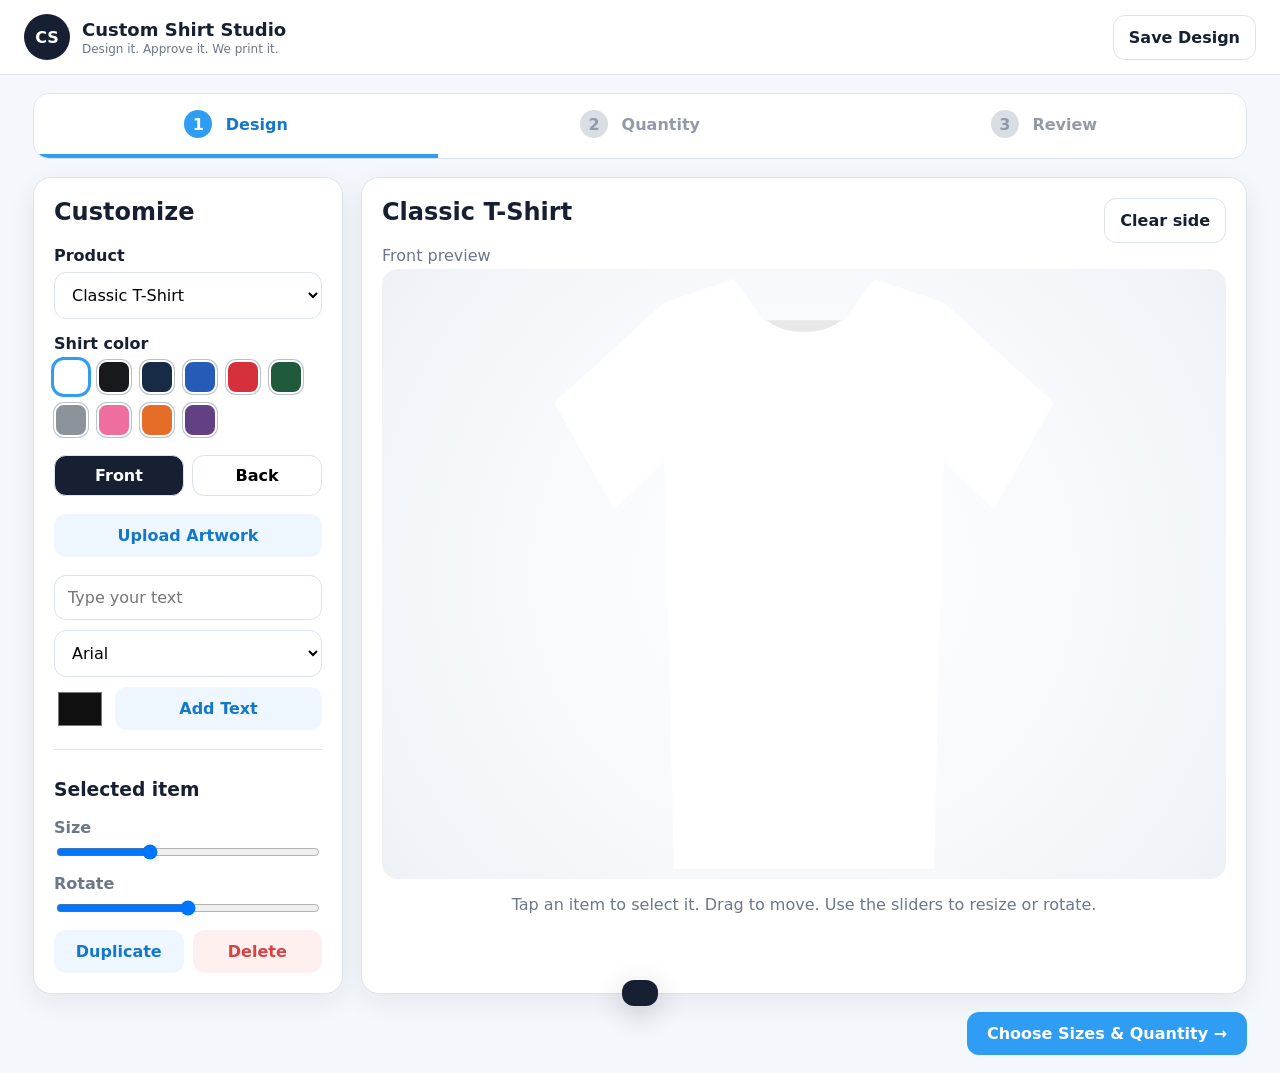
==== index.html @ 45dc7197 "Add files via upload" ====
<!DOCTYPE html>
<html lang="en">
<head>
  <meta charset="UTF-8" />
  <meta name="viewport" content="width=device-width, initial-scale=1.0" />
  <title>Custom Shirt Studio</title>
  <link rel="stylesheet" href="styles.css" />
</head>
<body>
  <header class="topbar">
    <div class="brand">
      <div class="logo">CS</div>
      <div>
        <h1>Custom Shirt Studio</h1>
        <p>Design it. Approve it. We print it.</p>
      </div>
    </div>
    <button class="ghost" id="saveBtn">Save Design</button>
  </header>

  <main class="app-shell">
    <section class="steps">
      <button class="step active" data-step="1"><span>1</span> Design</button>
      <button class="step" data-step="2"><span>2</span> Quantity</button>
      <button class="step" data-step="3"><span>3</span> Review</button>
    </section>

    <section id="step1" class="panel active-panel">
      <div class="designer-grid">
        <aside class="toolbar card">
          <h2>Customize</h2>

          <label class="control-label">Product</label>
          <select id="productSelect">
            <option value="Classic T-Shirt">Classic T-Shirt</option>
            <option value="Premium T-Shirt">Premium T-Shirt</option>
            <option value="Pullover Hoodie">Pullover Hoodie</option>
            <option value="Crewneck Sweatshirt">Crewneck Sweatshirt</option>
          </select>

          <label class="control-label">Shirt color</label>
          <div class="swatches" id="swatches"></div>

          <div class="side-toggle">
            <button class="side-btn active" data-side="front">Front</button>
            <button class="side-btn" data-side="back">Back</button>
          </div>

          <button class="tool-btn" id="uploadBtn">Upload Artwork</button>
          <input type="file" id="fileInput" accept="image/png,image/jpeg,image/webp" hidden />

          <div class="text-tools">
            <input id="textInput" type="text" placeholder="Type your text" />
            <select id="fontSelect">
              <option value="Arial">Arial</option>
              <option value="Impact">Impact</option>
              <option value="Georgia">Georgia</option>
              <option value="Trebuchet MS">Trebuchet</option>
              <option value="Courier New">Courier</option>
            </select>
            <div class="row">
              <input id="textColor" type="color" value="#111111" />
              <button class="tool-btn compact" id="addTextBtn">Add Text</button>
            </div>
          </div>

          <div class="selected-tools">
            <h3>Selected item</h3>
            <label>Size <input id="sizeRange" type="range" min="30" max="260" value="110" /></label>
            <label>Rotate <input id="rotateRange" type="range" min="-180" max="180" value="0" /></label>
            <div class="row">
              <button class="tool-btn compact" id="duplicateBtn">Duplicate</button>
              <button class="danger compact" id="deleteBtn">Delete</button>
            </div>
          </div>
        </aside>

        <section class="preview card">
          <div class="preview-head">
            <div>
              <h2 id="productTitle">Classic T-Shirt</h2>
              <p id="sideTitle">Front preview</p>
            </div>
            <button class="ghost" id="clearBtn">Clear side</button>
          </div>

          <div class="shirt-stage" id="shirtStage">
            <div class="shirt" id="shirt">
              <div class="sleeve left"></div>
              <div class="sleeve right"></div>
              <div class="collar"></div>
              <canvas id="designCanvas" width="700" height="840"></canvas>
            </div>
          </div>

          <p class="hint">Tap an item to select it. Drag to move. Use the sliders to resize or rotate.</p>
        </section>
      </div>

      <div class="bottom-actions">
        <button class="primary" id="toQuantityBtn">Choose Sizes & Quantity →</button>
      </div>
    </section>

    <section id="step2" class="panel">
      <div class="card quantity-card">
        <h2>How many do you need?</h2>
        <p>Enter a quantity for each size. Pricing updates automatically.</p>

        <div class="size-grid" id="sizeGrid"></div>

        <div class="price-box">
          <div><span>Total shirts</span><strong id="totalQty">0</strong></div>
          <div><span>Price per shirt</span><strong id="unitPrice">$0.00</strong></div>
          <div class="grand"><span>Estimated total</span><strong id="totalPrice">$0.00</strong></div>
        </div>

        <div class="bottom-actions split">
          <button class="ghost" data-go="1">← Back to Design</button>
          <button class="primary" id="toReviewBtn">Review Order →</button>
        </div>
      </div>
    </section>

    <section id="step3" class="panel">
      <div class="review-grid">
        <section class="card">
          <h2>Review your design</h2>
          <div class="review-previews">
            <div>
              <h3>Front</h3>
              <img id="frontPreview" alt="Front design preview" />
            </div>
            <div>
              <h3>Back</h3>
              <img id="backPreview" alt="Back design preview" />
            </div>
          </div>
        </section>

        <aside class="card order-summary">
          <h2>Order Summary</h2>
          <div class="summary-row"><span>Product</span><strong id="summaryProduct"></strong></div>
          <div class="summary-row"><span>Color</span><strong id="summaryColor"></strong></div>
          <div class="summary-row"><span>Quantity</span><strong id="summaryQty"></strong></div>
          <div class="summary-row"><span>Sizes</span><strong id="summarySizes"></strong></div>
          <div class="summary-row total"><span>Total</span><strong id="summaryTotal"></strong></div>

          <label class="approval">
            <input type="checkbox" id="approvalCheck" />
            I approve the artwork, spelling, placement, shirt color, and sizes shown.
          </label>

          <div class="customer-form">
            <input id="customerName" placeholder="Full name" />
            <input id="customerEmail" type="email" placeholder="Email address" />
            <select id="deliveryMethod">
              <option value="Pickup">Store pickup</option>
              <option value="Shipping">Shipping</option>
              <option value="Local Delivery">Local delivery</option>
            </select>
          </div>

          <button class="pay" id="payBtn">Pay Securely</button>
          <p class="micro">Demo checkout: no real payment is collected in this version.</p>

          <button class="ghost full" data-go="2">← Edit Quantity</button>
        </aside>
      </div>
    </section>
  </main>

  <div class="toast" id="toast"></div>

  <script src="app.js"></script>
</body>
</html>
---- styles.css ----
:root {
  --primary: #2f9df4;
  --primary-dark: #1477ca;
  --ink: #172033;
  --muted: #6d778a;
  --line: #dce3ec;
  --bg: #f4f7fb;
  --card: #ffffff;
  --danger: #d94242;
  --radius: 18px;
}

* { box-sizing: border-box; }

body {
  margin: 0;
  font-family: Inter, ui-sans-serif, system-ui, -apple-system, BlinkMacSystemFont, "Segoe UI", sans-serif;
  background: var(--bg);
  color: var(--ink);
}

button, input, select { font: inherit; }

.topbar {
  position: sticky;
  top: 0;
  z-index: 20;
  display: flex;
  align-items: center;
  justify-content: space-between;
  gap: 16px;
  padding: 14px 24px;
  background: rgba(255,255,255,.96);
  border-bottom: 1px solid var(--line);
  backdrop-filter: blur(12px);
}

.brand { display: flex; gap: 12px; align-items: center; }
.logo {
  width: 46px; height: 46px; border-radius: 50%;
  display: grid; place-items: center;
  color: white; background: var(--ink); font-weight: 900;
}
.brand h1 { margin: 0; font-size: 18px; }
.brand p { margin: 2px 0 0; color: var(--muted); font-size: 12px; }

.app-shell { max-width: 1250px; margin: 0 auto; padding: 18px; }

.steps {
  display: grid; grid-template-columns: repeat(3, 1fr);
  background: white; border: 1px solid var(--line);
  border-radius: 16px; overflow: hidden; margin-bottom: 18px;
}
.step {
  border: 0; background: white; padding: 16px;
  font-weight: 800; color: #929aaa; cursor: pointer;
  border-bottom: 4px solid transparent;
}
.step span {
  display: inline-grid; place-items: center;
  width: 28px; height: 28px; border-radius: 50%;
  background: #d9dde4; margin-right: 8px;
}
.step.active { color: var(--primary-dark); border-color: var(--primary); }
.step.active span { background: var(--primary); color: white; }

.panel { display: none; }
.active-panel { display: block; }

.card {
  background: var(--card);
  border: 1px solid var(--line);
  border-radius: var(--radius);
  box-shadow: 0 8px 28px rgba(25,42,70,.07);
}

.designer-grid {
  display: grid;
  grid-template-columns: 310px 1fr;
  gap: 18px;
}

.toolbar { padding: 20px; }
.toolbar h2, .preview h2, .quantity-card h2, .review-grid h2 { margin-top: 0; }
.control-label { display: block; font-weight: 800; margin: 15px 0 7px; }
select, input[type="text"], input[type="email"] {
  width: 100%; padding: 12px 13px; border: 1px solid var(--line);
  border-radius: 12px; background: white;
}
.swatches { display: flex; flex-wrap: wrap; gap: 9px; }
.swatch {
  width: 34px; height: 34px; border-radius: 10px; border: 2px solid white;
  box-shadow: 0 0 0 1px #b9c1cc; cursor: pointer;
}
.swatch.active { box-shadow: 0 0 0 3px var(--primary); }

.side-toggle { display: grid; grid-template-columns: 1fr 1fr; gap: 8px; margin: 18px 0; }
.side-btn {
  border: 1px solid var(--line); background: white; padding: 10px; border-radius: 12px; font-weight: 800;
}
.side-btn.active { background: var(--ink); color: white; }

.tool-btn, .ghost, .danger, .primary, .pay {
  border: 0; border-radius: 12px; padding: 12px 15px; cursor: pointer; font-weight: 850;
}
.tool-btn { width: 100%; background: #eef6ff; color: var(--primary-dark); margin-bottom: 10px; }
.tool-btn.compact, .danger.compact { width: auto; margin: 0; flex: 1; }
.ghost { background: white; border: 1px solid var(--line); color: var(--ink); }
.danger { background: #fff0f0; color: var(--danger); }
.primary, .pay { background: var(--primary); color: white; }
.primary:hover, .pay:hover { background: var(--primary-dark); }

.text-tools { display: grid; gap: 10px; margin-top: 8px; }
.row { display: flex; gap: 9px; align-items: center; }
.row input[type="color"] { width: 52px; height: 44px; border: 0; background: transparent; }
.selected-tools { border-top: 1px solid var(--line); margin-top: 18px; padding-top: 10px; }
.selected-tools label { display: grid; gap: 5px; margin: 12px 0; font-weight: 700; color: var(--muted); }

.preview { padding: 20px; min-height: 740px; }
.preview-head { display: flex; justify-content: space-between; align-items: start; gap: 12px; }
.preview-head p { margin: 4px 0; color: var(--muted); }
.shirt-stage {
  min-height: 610px; display: grid; place-items: center;
  overflow: hidden;
  background: radial-gradient(circle at center, #fff 0, #f6f8fb 62%, #eef2f7 100%);
  border-radius: 16px;
}
.shirt {
  position: relative;
  width: 500px; height: 590px;
  background: var(--shirt-color, #ffffff);
  clip-path: polygon(22% 4%, 36% 0%, 42% 7%, 58% 7%, 64% 0%, 78% 4%, 100% 21%, 88% 39%, 78% 31%, 76% 100%, 24% 100%, 22% 31%, 12% 39%, 0 21%);
  filter: drop-shadow(0 10px 18px rgba(0,0,0,.12));
}
.collar {
  position: absolute; left: 41%; top: 0; width: 18%; height: 9%;
  background: rgba(0,0,0,.09); border-radius: 0 0 50% 50%;
}
#designCanvas {
  position: absolute;
  left: 20%;
  top: 15%;
  width: 60%;
  height: 72%;
  touch-action: none;
}
.hint { text-align: center; color: var(--muted); margin-bottom: 0; }

.bottom-actions { display: flex; justify-content: flex-end; padding: 18px 0 0; }
.bottom-actions .primary { min-width: 280px; }
.bottom-actions.split { justify-content: space-between; gap: 12px; }

.quantity-card { max-width: 850px; margin: 0 auto; padding: 26px; }
.quantity-card > p { color: var(--muted); }
.size-grid { display: grid; grid-template-columns: repeat(4, 1fr); gap: 14px; margin: 24px 0; }
.size-box { display: grid; gap: 7px; font-weight: 800; }
.size-box input {
  width: 100%; padding: 13px; border: 1px solid var(--line); border-radius: 12px; text-align: center;
}
.price-box {
  background: #f3f8fe; border-radius: 16px; padding: 18px;
  display: grid; gap: 13px;
}
.price-box > div { display: flex; justify-content: space-between; }
.price-box .grand { border-top: 1px solid var(--line); padding-top: 13px; font-size: 21px; }

.review-grid { display: grid; grid-template-columns: 1fr 390px; gap: 18px; }
.review-grid > * { padding: 24px; }
.review-previews { display: grid; grid-template-columns: 1fr 1fr; gap: 20px; }
.review-previews img {
  width: 100%; min-height: 280px; object-fit: contain; border: 1px solid var(--line);
  border-radius: 14px; background: #f8fafc;
}
.summary-row { display: flex; justify-content: space-between; gap: 18px; padding: 12px 0; border-bottom: 1px solid var(--line); }
.summary-row strong { text-align: right; }
.summary-row.total { font-size: 21px; }
.approval { display: flex; gap: 9px; align-items: flex-start; margin: 18px 0; font-size: 14px; }
.approval input { margin-top: 3px; }
.customer-form { display: grid; gap: 10px; }
.pay { width: 100%; margin-top: 14px; font-size: 18px; }
.micro { font-size: 12px; color: var(--muted); text-align: center; }
.full { width: 100%; }

.toast {
  position: fixed; left: 50%; bottom: 24px; transform: translateX(-50%) translateY(130px);
  background: var(--ink); color: white; padding: 13px 18px; border-radius: 12px;
  transition: .25s; z-index: 50; box-shadow: 0 8px 30px rgba(0,0,0,.2);
}
.toast.show { transform: translateX(-50%) translateY(0); }

@media (max-width: 850px) {
  .designer-grid, .review-grid { grid-template-columns: 1fr; }
  .toolbar { order: 2; }
  .preview { min-height: auto; }
  .shirt-stage { min-height: 460px; }
  .shirt { width: 365px; height: 430px; }
  .review-previews { grid-template-columns: 1fr 1fr; }
}

@media (max-width: 560px) {
  .topbar { padding: 10px 12px; }
  .brand p { display: none; }
  .app-shell { padding: 10px; }
  .steps .step { padding: 11px 4px; font-size: 12px; }
  .step span { width: 23px; height: 23px; margin-right: 3px; }
  .preview, .toolbar, .quantity-card, .review-grid > * { padding: 15px; }
  .shirt-stage { min-height: 390px; }
  .shirt { width: 330px; height: 390px; }
  .size-grid { grid-template-columns: repeat(2, 1fr); }
  .review-previews { grid-template-columns: 1fr; }
  .bottom-actions, .bottom-actions.split { flex-direction: column; }
  .bottom-actions .primary { min-width: 0; width: 100%; }
}
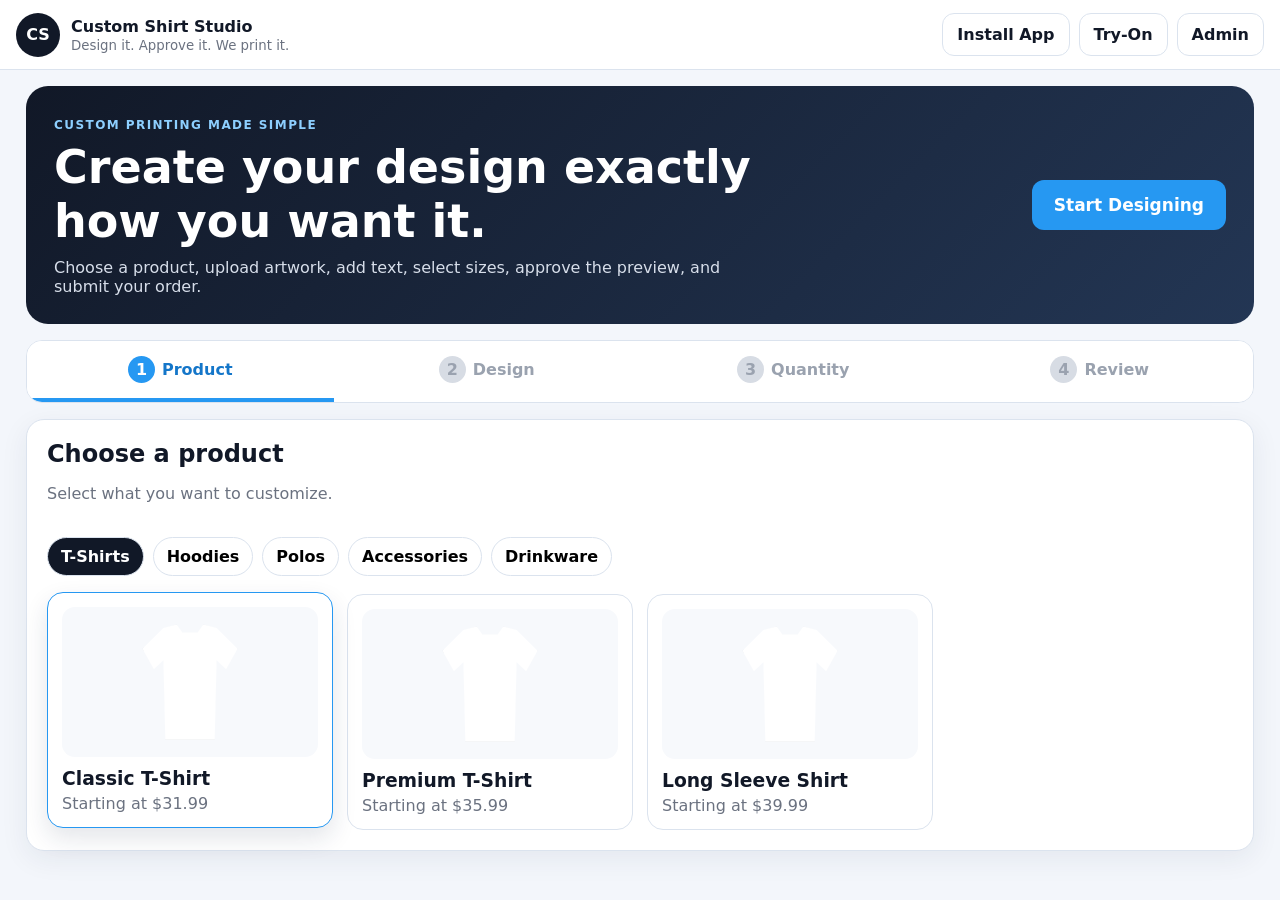
==== commit 4a65b11d: "Add files via upload" ====
--- a/index.html
+++ b/index.html
@@ -1,56 +1,78 @@
-<!DOCTYPE html>
+<!doctype html>
 <html lang="en">
 <head>
-  <meta charset="UTF-8" />
-  <meta name="viewport" content="width=device-width, initial-scale=1.0" />
+  <meta charset="utf-8">
+  <meta name="viewport" content="width=device-width,initial-scale=1,viewport-fit=cover">
+  <meta name="theme-color" content="#111827">
+  <meta name="description" content="Design and order custom apparel from your phone or computer.">
+  <link rel="manifest" href="manifest.json">
+  <link rel="icon" href="icons/icon-192.svg">
+  <link rel="apple-touch-icon" href="icons/icon-192.svg">
+  <link rel="stylesheet" href="styles.css">
   <title>Custom Shirt Studio</title>
-  <link rel="stylesheet" href="styles.css" />
 </head>
 <body>
-  <header class="topbar">
-    <div class="brand">
-      <div class="logo">CS</div>
-      <div>
-        <h1>Custom Shirt Studio</h1>
-        <p>Design it. Approve it. We print it.</p>
-      </div>
+<header class="topbar">
+  <div class="brand">
+    <div class="logo">CS</div>
+    <div><strong id="brandName">Custom Shirt Studio</strong><small>Design it. Approve it. We print it.</small></div>
+  </div>
+  <div class="top-actions">
+    <button id="installBtn" class="btn ghost" hidden>Install App</button>
+    <a class="btn ghost" href="tryon.html">Try-On</a><a class="btn ghost" href="admin.html">Admin</a>
+  </div>
+</header>
+
+<main class="shell">
+  <section class="hero">
+    <div>
+      <span class="eyebrow">CUSTOM PRINTING MADE SIMPLE</span>
+      <h1>Create your design exactly how you want it.</h1>
+      <p>Choose a product, upload artwork, add text, select sizes, approve the preview, and submit your order.</p>
     </div>
-    <button class="ghost" id="saveBtn">Save Design</button>
-  </header>
+    <button id="startDesignBtn" class="btn primary large">Start Designing</button>
+  </section>
 
-  <main class="app-shell">
-    <section class="steps">
-      <button class="step active" data-step="1"><span>1</span> Design</button>
-      <button class="step" data-step="2"><span>2</span> Quantity</button>
-      <button class="step" data-step="3"><span>3</span> Review</button>
-    </section>
+  <nav class="steps" aria-label="Order steps">
+    <button class="step active" data-step="1"><span>1</span>Product</button>
+    <button class="step" data-step="2"><span>2</span>Design</button>
+    <button class="step" data-step="3"><span>3</span>Quantity</button>
+    <button class="step" data-step="4"><span>4</span>Review</button>
+  </nav>
 
-    <section id="step1" class="panel active-panel">
-      <div class="designer-grid">
-        <aside class="toolbar card">
-          <h2>Customize</h2>
+  <section id="panel1" class="panel active">
+    <div class="card section-card">
+      <div class="section-head"><div><h2>Choose a product</h2><p>Select what you want to customize.</p></div></div>
+      <div id="categoryTabs" class="category-tabs"></div>
+      <div id="productGrid" class="product-grid"></div>
+    </div>
+  </section>
 
-          <label class="control-label">Product</label>
-          <select id="productSelect">
-            <option value="Classic T-Shirt">Classic T-Shirt</option>
-            <option value="Premium T-Shirt">Premium T-Shirt</option>
-            <option value="Pullover Hoodie">Pullover Hoodie</option>
-            <option value="Crewneck Sweatshirt">Crewneck Sweatshirt</option>
-          </select>
+  <section id="panel2" class="panel">
+    <div class="designer-layout">
+      <aside class="card controls">
+        <h2>Customize</h2>
+        <div class="selected-product">
+          <div id="selectedProductThumb" class="mini-product"></div>
+          <div><strong id="selectedProductName">Classic T-Shirt</strong><small id="selectedProductPrice">Starting at $31.99</small></div>
+        </div>
 
-          <label class="control-label">Shirt color</label>
-          <div class="swatches" id="swatches"></div>
+        <label>Garment color
+          <div id="swatches" class="swatches"></div>
+        </label>
 
-          <div class="side-toggle">
-            <button class="side-btn active" data-side="front">Front</button>
-            <button class="side-btn" data-side="back">Back</button>
-          </div>
+        <div class="segment three">
+          <button class="side active" data-side="front">Front</button>
+          <button class="side" data-side="back">Back</button>
+          <button class="side" data-side="leftChest">Left Chest</button>
+        </div>
 
-          <button class="tool-btn" id="uploadBtn">Upload Artwork</button>
-          <input type="file" id="fileInput" accept="image/png,image/jpeg,image/webp" hidden />
+        <button id="uploadBtn" class="btn primary full">Upload Artwork</button>
+        <input id="fileInput" type="file" accept="image/png,image/jpeg,image/webp,image/svg+xml" hidden>
 
-          <div class="text-tools">
-            <input id="textInput" type="text" placeholder="Type your text" />
+        <div class="stack">
+          <input id="textInput" placeholder="Type your text">
+          <div class="two">
             <select id="fontSelect">
               <option value="Arial">Arial</option>
               <option value="Impact">Impact</option>
@@ -58,120 +80,113 @@
               <option value="Trebuchet MS">Trebuchet</option>
               <option value="Courier New">Courier</option>
             </select>
-            <div class="row">
-              <input id="textColor" type="color" value="#111111" />
-              <button class="tool-btn compact" id="addTextBtn">Add Text</button>
-            </div>
+            <input id="textColor" type="color" value="#111111" aria-label="Text color">
           </div>
-
-          <div class="selected-tools">
-            <h3>Selected item</h3>
-            <label>Size <input id="sizeRange" type="range" min="30" max="260" value="110" /></label>
-            <label>Rotate <input id="rotateRange" type="range" min="-180" max="180" value="0" /></label>
-            <div class="row">
-              <button class="tool-btn compact" id="duplicateBtn">Duplicate</button>
-              <button class="danger compact" id="deleteBtn">Delete</button>
-            </div>
-          </div>
-        </aside>
-
-        <section class="preview card">
-          <div class="preview-head">
-            <div>
-              <h2 id="productTitle">Classic T-Shirt</h2>
-              <p id="sideTitle">Front preview</p>
-            </div>
-            <button class="ghost" id="clearBtn">Clear side</button>
-          </div>
-
-          <div class="shirt-stage" id="shirtStage">
-            <div class="shirt" id="shirt">
-              <div class="sleeve left"></div>
-              <div class="sleeve right"></div>
-              <div class="collar"></div>
-              <canvas id="designCanvas" width="700" height="840"></canvas>
-            </div>
-          </div>
-
-          <p class="hint">Tap an item to select it. Drag to move. Use the sliders to resize or rotate.</p>
-        </section>
-      </div>
-
-      <div class="bottom-actions">
-        <button class="primary" id="toQuantityBtn">Choose Sizes & Quantity →</button>
-      </div>
-    </section>
-
-    <section id="step2" class="panel">
-      <div class="card quantity-card">
-        <h2>How many do you need?</h2>
-        <p>Enter a quantity for each size. Pricing updates automatically.</p>
-
-        <div class="size-grid" id="sizeGrid"></div>
-
-        <div class="price-box">
-          <div><span>Total shirts</span><strong id="totalQty">0</strong></div>
-          <div><span>Price per shirt</span><strong id="unitPrice">$0.00</strong></div>
-          <div class="grand"><span>Estimated total</span><strong id="totalPrice">$0.00</strong></div>
+          <button id="addTextBtn" class="btn soft full">Add Text</button>
         </div>
 
-        <div class="bottom-actions split">
-          <button class="ghost" data-go="1">← Back to Design</button>
-          <button class="primary" id="toReviewBtn">Review Order →</button>
+        <div class="selected-box">
+          <h3>Selected item</h3>
+          <label>Size<input id="sizeRange" type="range" min="30" max="300" value="110"></label>
+          <label>Rotate<input id="rotateRange" type="range" min="-180" max="180" value="0"></label>
+          <label>Opacity<input id="opacityRange" type="range" min="20" max="100" value="100"></label>
+          <div class="two">
+            <button id="duplicateBtn" class="btn soft">Duplicate</button>
+            <button id="deleteBtn" class="btn danger">Delete</button>
+          </div>
+          <div class="two">
+            <button id="undoBtn" class="btn ghost">Undo</button>
+            <button id="redoBtn" class="btn ghost">Redo</button>
+          </div>
         </div>
+      </aside>
+
+      <section class="card designer">
+        <div class="designer-head">
+          <div><h2 id="designerProductTitle">Classic T-Shirt</h2><p id="sideTitle">Front preview</p></div>
+          <button id="clearBtn" class="btn ghost">Clear side</button>
+        </div>
+        <div class="shirt-area">
+          <div id="garmentMockup" class="garment tee">
+            <div class="garment-neck"></div>
+            <div class="print-zone"><canvas id="designCanvas" width="700" height="840"></canvas></div>
+          </div>
+        </div>
+        <p class="helper">Tap or click an item to select it. Drag it to move. Use the sliders to resize or rotate.</p>
+      </section>
+    </div>
+    <div class="footer-actions">
+      <button class="btn ghost" data-go="1">Back</button>
+      <button id="saveBtn" class="btn ghost">Save Design</button>
+      <button class="btn primary" data-go="3">Choose Sizes</button>
+    </div>
+  </section>
+
+  <section id="panel3" class="panel">
+    <div class="card quantity">
+      <h2>Choose sizes and quantities</h2>
+      <p>Pricing updates automatically based on the total number of items.</p>
+      <div class="audience-tabs">
+        <button class="audience active" data-audience="Adult">Adult</button>
+        <button class="audience" data-audience="Youth">Youth</button>
       </div>
-    </section>
+      <div id="sizeGrid" class="size-grid"></div>
+      <div class="price-card">
+        <div><span>Total items</span><strong id="totalQty">0</strong></div>
+        <div><span>Price per item</span><strong id="unitPrice">$0.00</strong></div>
+        <div><span>Print areas</span><strong id="printAreaCount">0</strong></div>
+        <div class="price-total"><span>Estimated total</span><strong id="totalPrice">$0.00</strong></div>
+      </div>
+      <div class="footer-actions">
+        <button class="btn ghost" data-go="2">Back to Design</button>
+        <button id="toReviewBtn" class="btn primary">Review Order</button>
+      </div>
+    </div>
+  </section>
 
-    <section id="step3" class="panel">
-      <div class="review-grid">
-        <section class="card">
-          <h2>Review your design</h2>
-          <div class="review-previews">
-            <div>
-              <h3>Front</h3>
-              <img id="frontPreview" alt="Front design preview" />
-            </div>
-            <div>
-              <h3>Back</h3>
-              <img id="backPreview" alt="Back design preview" />
-            </div>
-          </div>
-        </section>
+  <section id="panel4" class="panel">
+    <div class="review-layout">
+      <section class="card review-card">
+        <h2>Review your design</h2>
+        <div class="preview-grid">
+          <div><h3>Front</h3><img id="frontPreview" alt="Front preview"></div>
+          <div><h3>Back</h3><img id="backPreview" alt="Back preview"></div>
+          <div><h3>Left Chest</h3><img id="leftChestPreview" alt="Left chest preview"></div>
+        </div>
+      </section>
 
-        <aside class="card order-summary">
-          <h2>Order Summary</h2>
-          <div class="summary-row"><span>Product</span><strong id="summaryProduct"></strong></div>
-          <div class="summary-row"><span>Color</span><strong id="summaryColor"></strong></div>
-          <div class="summary-row"><span>Quantity</span><strong id="summaryQty"></strong></div>
-          <div class="summary-row"><span>Sizes</span><strong id="summarySizes"></strong></div>
-          <div class="summary-row total"><span>Total</span><strong id="summaryTotal"></strong></div>
+      <aside class="card summary">
+        <h2>Order Summary</h2>
+        <div class="summary-line"><span>Product</span><strong id="summaryProduct"></strong></div>
+        <div class="summary-line"><span>Color</span><strong id="summaryColor"></strong></div>
+        <div class="summary-line"><span>Quantity</span><strong id="summaryQty"></strong></div>
+        <div class="summary-line"><span>Sizes</span><strong id="summarySizes"></strong></div>
+        <div class="summary-line"><span>Fulfillment</span><strong id="summaryFulfillment"></strong></div>
+        <div class="summary-line total"><span>Total</span><strong id="summaryTotal"></strong></div>
 
-          <label class="approval">
-            <input type="checkbox" id="approvalCheck" />
-            I approve the artwork, spelling, placement, shirt color, and sizes shown.
-          </label>
+        <label class="approval"><input id="approvalCheck" type="checkbox"><span>I approve the artwork, spelling, placement, garment color, and size quantities shown.</span></label>
 
-          <div class="customer-form">
-            <input id="customerName" placeholder="Full name" />
-            <input id="customerEmail" type="email" placeholder="Email address" />
-            <select id="deliveryMethod">
-              <option value="Pickup">Store pickup</option>
-              <option value="Shipping">Shipping</option>
-              <option value="Local Delivery">Local delivery</option>
-            </select>
-          </div>
+        <div class="stack">
+          <input id="customerName" placeholder="Full name">
+          <input id="customerEmail" type="email" placeholder="Email address">
+          <input id="customerPhone" type="tel" placeholder="Phone number">
+          <select id="deliveryMethod">
+            <option value="Store pickup">Store pickup</option>
+            <option value="Shipping">Shipping</option>
+            <option value="Local delivery">Local delivery</option>
+          </select>
+          <textarea id="orderNotes" placeholder="Order notes"></textarea>
+        </div>
 
-          <button class="pay" id="payBtn">Pay Securely</button>
-          <p class="micro">Demo checkout: no real payment is collected in this version.</p>
+        <button id="placeOrderBtn" class="btn pay full">Place Demo Order</button>
+        <p class="demo-note">This package stores orders in the browser. Stripe and cloud storage require your business account keys.</p>
+        <button class="btn ghost full" data-go="3">Edit Quantity</button>
+      </aside>
+    </div>
+  </section>
+</main>
 
-          <button class="ghost full" data-go="2">← Edit Quantity</button>
-        </aside>
-      </div>
-    </section>
-  </main>
-
-  <div class="toast" id="toast"></div>
-
-  <script src="app.js"></script>
+<div id="toast" class="toast"></div>
+<script src="config.js"></script><script src="app.js"></script>
 </body>
 </html>
--- a/styles.css
+++ b/styles.css
@@ -1,214 +1,31 @@
 
-:root {
-  --primary: #2f9df4;
-  --primary-dark: #1477ca;
-  --ink: #172033;
-  --muted: #6d778a;
-  --line: #dce3ec;
-  --bg: #f4f7fb;
-  --card: #ffffff;
-  --danger: #d94242;
-  --radius: 18px;
-}
+:root{--ink:#111827;--muted:#6b7280;--line:#dbe3ee;--bg:#f3f6fb;--card:#fff;--blue:#2698f2;--blue2:#1476c9;--danger:#d93a3a;--shirt:#fff}
+*{box-sizing:border-box}body{margin:0;font-family:Inter,system-ui,-apple-system,BlinkMacSystemFont,"Segoe UI",sans-serif;color:var(--ink);background:var(--bg)}button,input,select,textarea{font:inherit}button{cursor:pointer}
+.topbar{position:sticky;top:0;z-index:30;min-height:70px;display:flex;align-items:center;justify-content:space-between;gap:16px;padding:12px max(16px,env(safe-area-inset-right)) 12px max(16px,env(safe-area-inset-left));background:rgba(255,255,255,.96);border-bottom:1px solid var(--line);backdrop-filter:blur(14px)}
+.brand{display:flex;align-items:center;gap:11px}.logo{width:44px;height:44px;border-radius:50%;display:grid;place-items:center;background:var(--ink);color:#fff;font-weight:900}.brand strong{display:block}.brand small{display:block;color:var(--muted);margin-top:2px}.top-actions{display:flex;gap:9px;align-items:center}
+.btn{border:0;border-radius:12px;padding:11px 14px;font-weight:800;text-decoration:none;display:inline-flex;align-items:center;justify-content:center}.ghost{background:#fff;border:1px solid var(--line);color:var(--ink)}.primary{background:var(--blue);color:#fff}.primary:hover,.pay:hover{background:var(--blue2)}.soft{background:#eaf5ff;color:#176fb7}.danger{background:#fff0f0;color:var(--danger)}.pay{background:var(--ink);color:#fff}.large{padding:15px 22px;font-size:17px}.full{width:100%}
+.shell{max-width:1260px;margin:0 auto;padding:16px}.hero{display:flex;align-items:center;justify-content:space-between;gap:24px;background:linear-gradient(135deg,#111827,#233654);color:#fff;border-radius:22px;padding:28px;margin-bottom:16px}.hero h1{margin:7px 0 10px;font-size:clamp(28px,5vw,46px);max-width:750px}.hero p{margin:0;color:#d7deea;max-width:700px}.eyebrow{font-size:12px;letter-spacing:.12em;color:#8dcfff;font-weight:900}
+.steps{display:grid;grid-template-columns:repeat(4,1fr);background:#fff;border:1px solid var(--line);border-radius:16px;overflow:hidden;margin-bottom:16px}.step{border:0;background:#fff;padding:15px 8px;color:#9aa2af;font-weight:900;border-bottom:4px solid transparent}.step span{display:inline-grid;place-items:center;width:27px;height:27px;border-radius:50%;background:#d7dce4;margin-right:7px}.step.active{color:var(--blue2);border-color:var(--blue)}.step.active span{background:var(--blue);color:#fff}
+.panel{display:none}.panel.active{display:block}.card{background:var(--card);border:1px solid var(--line);border-radius:18px;box-shadow:0 8px 28px rgba(24,40,70,.07)}.section-card,.controls,.designer,.quantity,.review-card,.summary{padding:20px}.section-head{display:flex;justify-content:space-between;gap:16px;align-items:center}.section-head h2,.controls h2,.designer h2,.quantity h2,.summary h2{margin:0}.section-head p,.quantity>p{color:var(--muted)}
+.category-tabs{display:flex;flex-wrap:wrap;gap:9px;margin:18px 0}.category{border:1px solid var(--line);background:#fff;padding:9px 13px;border-radius:999px;font-weight:800}.category.active{background:var(--ink);color:#fff}
+.product-grid{display:grid;grid-template-columns:repeat(4,1fr);gap:14px}.product-card{border:1px solid var(--line);border-radius:16px;padding:14px;background:#fff;cursor:pointer;transition:.18s}.product-card:hover,.product-card.selected{transform:translateY(-2px);box-shadow:0 10px 24px rgba(24,40,70,.12);border-color:var(--blue)}.product-visual{height:150px;display:grid;place-items:center;background:#f7f9fc;border-radius:13px;margin-bottom:11px}.product-shape{width:95px;height:115px;background:var(--pcolor,#fff);clip-path:polygon(22% 3%,36% 0,42% 7%,58% 7%,64% 0,78% 3%,100% 21%,88% 39%,78% 31%,76% 100%,24% 100%,22% 31%,12% 39%,0 21%);box-shadow:0 8px 18px rgba(0,0,0,.12)}.product-card h3{margin:0 0 5px}.product-card p{margin:0;color:var(--muted)}
+.designer-layout{display:grid;grid-template-columns:310px 1fr;gap:16px}.selected-product{display:flex;align-items:center;gap:10px;background:#f7f9fc;padding:10px;border-radius:13px;margin:14px 0}.mini-product{width:45px;height:55px;background:var(--shirt);clip-path:polygon(22% 3%,36% 0,42% 7%,58% 7%,64% 0,78% 3%,100% 21%,88% 39%,78% 31%,76% 100%,24% 100%,22% 31%,12% 39%,0 21%)}.selected-product small{display:block;color:var(--muted)}
+.controls label{display:grid;gap:7px;font-weight:800;margin-bottom:14px}select,input,textarea{width:100%;border:1px solid var(--line);border-radius:12px;padding:12px;background:#fff}textarea{min-height:86px;resize:vertical}.stack{display:grid;gap:10px}.two{display:grid;grid-template-columns:1fr 1fr;gap:10px}#textColor{height:45px}.swatches{display:flex;flex-wrap:wrap;gap:9px}.swatch{width:35px;height:35px;border-radius:10px;border:2px solid #fff;box-shadow:0 0 0 1px #b7c0cc}.swatch.active{box-shadow:0 0 0 3px var(--blue)}
+.segment{display:grid;grid-template-columns:repeat(3,1fr);gap:7px;margin:17px 0}.side,.audience{padding:10px;border-radius:12px;border:1px solid var(--line);background:#fff;font-weight:900}.side.active,.audience.active{background:var(--ink);color:#fff}.selected-box{border-top:1px solid var(--line);margin-top:18px;padding-top:12px}.selected-box h3{margin:0 0 10px}.selected-box label{color:var(--muted)}
+.designer{min-height:720px}.designer-head{display:flex;align-items:flex-start;justify-content:space-between;gap:12px}.designer-head p{margin:4px 0;color:var(--muted)}.shirt-area{min-height:610px;display:grid;place-items:center;border-radius:16px;overflow:hidden;background:radial-gradient(circle at center,#fff 0,#f7f9fc 58%,#edf2f8 100%)}.garment{position:relative;width:520px;height:590px;background:var(--shirt);clip-path:polygon(22% 3%,36% 0,42% 7%,58% 7%,64% 0,78% 3%,100% 21%,88% 39%,78% 31%,76% 100%,24% 100%,22% 31%,12% 39%,0 21%);box-shadow:inset 0 0 0 1px rgba(0,0,0,.08),0 14px 28px rgba(0,0,0,.13)}.garment.hoodie{clip-path:polygon(25% 8%,38% 1%,43% 9%,57% 9%,62% 1%,75% 8%,96% 22%,87% 40%,78% 33%,76% 100%,24% 100%,22% 33%,13% 40%,4% 22%)}.garment-neck{position:absolute;left:41%;top:0;width:18%;height:9%;background:rgba(0,0,0,.10);border-radius:0 0 50% 50%}.print-zone{position:absolute;left:20%;top:15%;width:60%;height:72%}#designCanvas{width:100%;height:100%;touch-action:none}.helper{text-align:center;color:var(--muted);margin-bottom:0}.footer-actions{display:flex;justify-content:flex-end;gap:12px;padding-top:16px;padding-bottom:max(4px,env(safe-area-inset-bottom))}
+.audience-tabs{display:flex;gap:9px;margin-top:16px}.size-grid{display:grid;grid-template-columns:repeat(4,1fr);gap:13px;margin:22px 0}.size-box{display:grid;gap:6px;font-weight:900}.size-box input{text-align:center}.price-card{background:#eef7ff;border-radius:16px;padding:18px;display:grid;gap:12px}.price-card>div{display:flex;justify-content:space-between}.price-total{border-top:1px solid var(--line);padding-top:12px;font-size:21px}
+.review-layout{display:grid;grid-template-columns:1fr 390px;gap:16px}.preview-grid{display:grid;grid-template-columns:repeat(3,1fr);gap:14px}.preview-grid img{width:100%;min-height:230px;object-fit:contain;border:1px solid var(--line);border-radius:14px;background:#f8fafc}.summary-line{display:flex;justify-content:space-between;gap:15px;padding:11px 0;border-bottom:1px solid var(--line)}.summary-line strong{text-align:right}.summary-line.total{font-size:20px}.approval{display:flex!important;grid-template-columns:auto 1fr!important;align-items:flex-start;gap:9px;margin:17px 0!important;font-size:14px}.approval input{width:auto;margin-top:3px}.demo-note{text-align:center;color:var(--muted);font-size:12px}
+.toast{position:fixed;left:50%;bottom:22px;z-index:50;transform:translate(-50%,120px);background:var(--ink);color:#fff;padding:12px 17px;border-radius:12px;transition:.25s;box-shadow:0 10px 30px rgba(0,0,0,.2)}.toast.show{transform:translate(-50%,0)}
+.admin-stats{display:grid;grid-template-columns:repeat(4,1fr);gap:14px;margin-bottom:16px}.stat{padding:20px}.stat span{display:block;color:var(--muted)}.stat strong{display:block;font-size:30px;margin-top:7px}.admin-filters{display:grid;grid-template-columns:1fr 220px;gap:10px;margin:16px 0}.orders-list{display:grid;gap:12px}.order-card{border:1px solid var(--line);border-radius:15px;padding:15px}.order-head{display:flex;justify-content:space-between;gap:12px}.order-meta{display:grid;grid-template-columns:repeat(4,1fr);gap:10px;margin:12px 0}.order-meta div{background:#f7f9fc;padding:10px;border-radius:10px}.order-meta span{display:block;color:var(--muted);font-size:12px}.status-select{max-width:170px}
+@media(max-width:980px){.product-grid{grid-template-columns:repeat(2,1fr)}.designer-layout,.review-layout{grid-template-columns:1fr}.controls{order:2}.preview-grid{grid-template-columns:1fr 1fr}.admin-stats{grid-template-columns:repeat(2,1fr)}}
+@media(max-width:600px){.topbar{min-height:62px}.brand small{display:none}.shell{padding:10px}.hero{align-items:flex-start;flex-direction:column;padding:20px}.steps{position:sticky;top:62px;z-index:15}.step{font-size:11px;padding:10px 2px}.step span{width:22px;height:22px;margin-right:2px}.section-card,.controls,.designer,.quantity,.review-card,.summary{padding:14px}.product-grid{grid-template-columns:1fr 1fr;gap:9px}.product-visual{height:115px}.shirt-area{min-height:395px}.garment{width:330px;height:375px}.size-grid{grid-template-columns:repeat(2,1fr)}.preview-grid{grid-template-columns:1fr}.footer-actions{flex-direction:column-reverse}.footer-actions .btn{width:100%}.admin-filters{grid-template-columns:1fr}.order-meta{grid-template-columns:1fr 1fr}.top-actions .btn{padding:9px 10px;font-size:12px}}
 
-* { box-sizing: border-box; }
-
-body {
-  margin: 0;
-  font-family: Inter, ui-sans-serif, system-ui, -apple-system, BlinkMacSystemFont, "Segoe UI", sans-serif;
-  background: var(--bg);
-  color: var(--ink);
-}
-
-button, input, select { font: inherit; }
-
-.topbar {
-  position: sticky;
-  top: 0;
-  z-index: 20;
-  display: flex;
-  align-items: center;
-  justify-content: space-between;
-  gap: 16px;
-  padding: 14px 24px;
-  background: rgba(255,255,255,.96);
-  border-bottom: 1px solid var(--line);
-  backdrop-filter: blur(12px);
-}
-
-.brand { display: flex; gap: 12px; align-items: center; }
-.logo {
-  width: 46px; height: 46px; border-radius: 50%;
-  display: grid; place-items: center;
-  color: white; background: var(--ink); font-weight: 900;
-}
-.brand h1 { margin: 0; font-size: 18px; }
-.brand p { margin: 2px 0 0; color: var(--muted); font-size: 12px; }
-
-.app-shell { max-width: 1250px; margin: 0 auto; padding: 18px; }
-
-.steps {
-  display: grid; grid-template-columns: repeat(3, 1fr);
-  background: white; border: 1px solid var(--line);
-  border-radius: 16px; overflow: hidden; margin-bottom: 18px;
-}
-.step {
-  border: 0; background: white; padding: 16px;
-  font-weight: 800; color: #929aaa; cursor: pointer;
-  border-bottom: 4px solid transparent;
-}
-.step span {
-  display: inline-grid; place-items: center;
-  width: 28px; height: 28px; border-radius: 50%;
-  background: #d9dde4; margin-right: 8px;
-}
-.step.active { color: var(--primary-dark); border-color: var(--primary); }
-.step.active span { background: var(--primary); color: white; }
-
-.panel { display: none; }
-.active-panel { display: block; }
-
-.card {
-  background: var(--card);
-  border: 1px solid var(--line);
-  border-radius: var(--radius);
-  box-shadow: 0 8px 28px rgba(25,42,70,.07);
-}
-
-.designer-grid {
-  display: grid;
-  grid-template-columns: 310px 1fr;
-  gap: 18px;
-}
-
-.toolbar { padding: 20px; }
-.toolbar h2, .preview h2, .quantity-card h2, .review-grid h2 { margin-top: 0; }
-.control-label { display: block; font-weight: 800; margin: 15px 0 7px; }
-select, input[type="text"], input[type="email"] {
-  width: 100%; padding: 12px 13px; border: 1px solid var(--line);
-  border-radius: 12px; background: white;
-}
-.swatches { display: flex; flex-wrap: wrap; gap: 9px; }
-.swatch {
-  width: 34px; height: 34px; border-radius: 10px; border: 2px solid white;
-  box-shadow: 0 0 0 1px #b9c1cc; cursor: pointer;
-}
-.swatch.active { box-shadow: 0 0 0 3px var(--primary); }
-
-.side-toggle { display: grid; grid-template-columns: 1fr 1fr; gap: 8px; margin: 18px 0; }
-.side-btn {
-  border: 1px solid var(--line); background: white; padding: 10px; border-radius: 12px; font-weight: 800;
-}
-.side-btn.active { background: var(--ink); color: white; }
-
-.tool-btn, .ghost, .danger, .primary, .pay {
-  border: 0; border-radius: 12px; padding: 12px 15px; cursor: pointer; font-weight: 850;
-}
-.tool-btn { width: 100%; background: #eef6ff; color: var(--primary-dark); margin-bottom: 10px; }
-.tool-btn.compact, .danger.compact { width: auto; margin: 0; flex: 1; }
-.ghost { background: white; border: 1px solid var(--line); color: var(--ink); }
-.danger { background: #fff0f0; color: var(--danger); }
-.primary, .pay { background: var(--primary); color: white; }
-.primary:hover, .pay:hover { background: var(--primary-dark); }
-
-.text-tools { display: grid; gap: 10px; margin-top: 8px; }
-.row { display: flex; gap: 9px; align-items: center; }
-.row input[type="color"] { width: 52px; height: 44px; border: 0; background: transparent; }
-.selected-tools { border-top: 1px solid var(--line); margin-top: 18px; padding-top: 10px; }
-.selected-tools label { display: grid; gap: 5px; margin: 12px 0; font-weight: 700; color: var(--muted); }
-
-.preview { padding: 20px; min-height: 740px; }
-.preview-head { display: flex; justify-content: space-between; align-items: start; gap: 12px; }
-.preview-head p { margin: 4px 0; color: var(--muted); }
-.shirt-stage {
-  min-height: 610px; display: grid; place-items: center;
-  overflow: hidden;
-  background: radial-gradient(circle at center, #fff 0, #f6f8fb 62%, #eef2f7 100%);
-  border-radius: 16px;
-}
-.shirt {
-  position: relative;
-  width: 500px; height: 590px;
-  background: var(--shirt-color, #ffffff);
-  clip-path: polygon(22% 4%, 36% 0%, 42% 7%, 58% 7%, 64% 0%, 78% 4%, 100% 21%, 88% 39%, 78% 31%, 76% 100%, 24% 100%, 22% 31%, 12% 39%, 0 21%);
-  filter: drop-shadow(0 10px 18px rgba(0,0,0,.12));
-}
-.collar {
-  position: absolute; left: 41%; top: 0; width: 18%; height: 9%;
-  background: rgba(0,0,0,.09); border-radius: 0 0 50% 50%;
-}
-#designCanvas {
-  position: absolute;
-  left: 20%;
-  top: 15%;
-  width: 60%;
-  height: 72%;
-  touch-action: none;
-}
-.hint { text-align: center; color: var(--muted); margin-bottom: 0; }
-
-.bottom-actions { display: flex; justify-content: flex-end; padding: 18px 0 0; }
-.bottom-actions .primary { min-width: 280px; }
-.bottom-actions.split { justify-content: space-between; gap: 12px; }
-
-.quantity-card { max-width: 850px; margin: 0 auto; padding: 26px; }
-.quantity-card > p { color: var(--muted); }
-.size-grid { display: grid; grid-template-columns: repeat(4, 1fr); gap: 14px; margin: 24px 0; }
-.size-box { display: grid; gap: 7px; font-weight: 800; }
-.size-box input {
-  width: 100%; padding: 13px; border: 1px solid var(--line); border-radius: 12px; text-align: center;
-}
-.price-box {
-  background: #f3f8fe; border-radius: 16px; padding: 18px;
-  display: grid; gap: 13px;
-}
-.price-box > div { display: flex; justify-content: space-between; }
-.price-box .grand { border-top: 1px solid var(--line); padding-top: 13px; font-size: 21px; }
-
-.review-grid { display: grid; grid-template-columns: 1fr 390px; gap: 18px; }
-.review-grid > * { padding: 24px; }
-.review-previews { display: grid; grid-template-columns: 1fr 1fr; gap: 20px; }
-.review-previews img {
-  width: 100%; min-height: 280px; object-fit: contain; border: 1px solid var(--line);
-  border-radius: 14px; background: #f8fafc;
-}
-.summary-row { display: flex; justify-content: space-between; gap: 18px; padding: 12px 0; border-bottom: 1px solid var(--line); }
-.summary-row strong { text-align: right; }
-.summary-row.total { font-size: 21px; }
-.approval { display: flex; gap: 9px; align-items: flex-start; margin: 18px 0; font-size: 14px; }
-.approval input { margin-top: 3px; }
-.customer-form { display: grid; gap: 10px; }
-.pay { width: 100%; margin-top: 14px; font-size: 18px; }
-.micro { font-size: 12px; color: var(--muted); text-align: center; }
-.full { width: 100%; }
-
-.toast {
-  position: fixed; left: 50%; bottom: 24px; transform: translateX(-50%) translateY(130px);
-  background: var(--ink); color: white; padding: 13px 18px; border-radius: 12px;
-  transition: .25s; z-index: 50; box-shadow: 0 8px 30px rgba(0,0,0,.2);
-}
-.toast.show { transform: translateX(-50%) translateY(0); }
-
-@media (max-width: 850px) {
-  .designer-grid, .review-grid { grid-template-columns: 1fr; }
-  .toolbar { order: 2; }
-  .preview { min-height: auto; }
-  .shirt-stage { min-height: 460px; }
-  .shirt { width: 365px; height: 430px; }
-  .review-previews { grid-template-columns: 1fr 1fr; }
-}
-
-@media (max-width: 560px) {
-  .topbar { padding: 10px 12px; }
-  .brand p { display: none; }
-  .app-shell { padding: 10px; }
-  .steps .step { padding: 11px 4px; font-size: 12px; }
-  .step span { width: 23px; height: 23px; margin-right: 3px; }
-  .preview, .toolbar, .quantity-card, .review-grid > * { padding: 15px; }
-  .shirt-stage { min-height: 390px; }
-  .shirt { width: 330px; height: 390px; }
-  .size-grid { grid-template-columns: repeat(2, 1fr); }
-  .review-previews { grid-template-columns: 1fr; }
-  .bottom-actions, .bottom-actions.split { flex-direction: column; }
-  .bottom-actions .primary { min-width: 0; width: 100%; }
-}
+.tryon-layout{display:grid;grid-template-columns:300px 1fr;gap:16px;margin-top:16px}
+.tryon-controls{display:grid;gap:12px}
+.tryon-controls label{display:grid;gap:7px;font-weight:800}
+.tryon-stage{display:grid;place-items:center;padding:12px;min-height:650px;background:#f8fafc}
+#tryonCanvas{width:min(100%,700px);height:auto;border-radius:14px;background:#eef2f7}
+.admin-tools-grid{display:grid;grid-template-columns:1fr 1fr;gap:18px}
+.mini-list{display:grid;gap:8px;margin-top:12px}
+.mini-row{display:flex;justify-content:space-between;gap:12px;padding:10px;border:1px solid var(--line);border-radius:10px}
+@media(max-width:800px){.tryon-layout,.admin-tools-grid{grid-template-columns:1fr}.tryon-controls{order:2}}
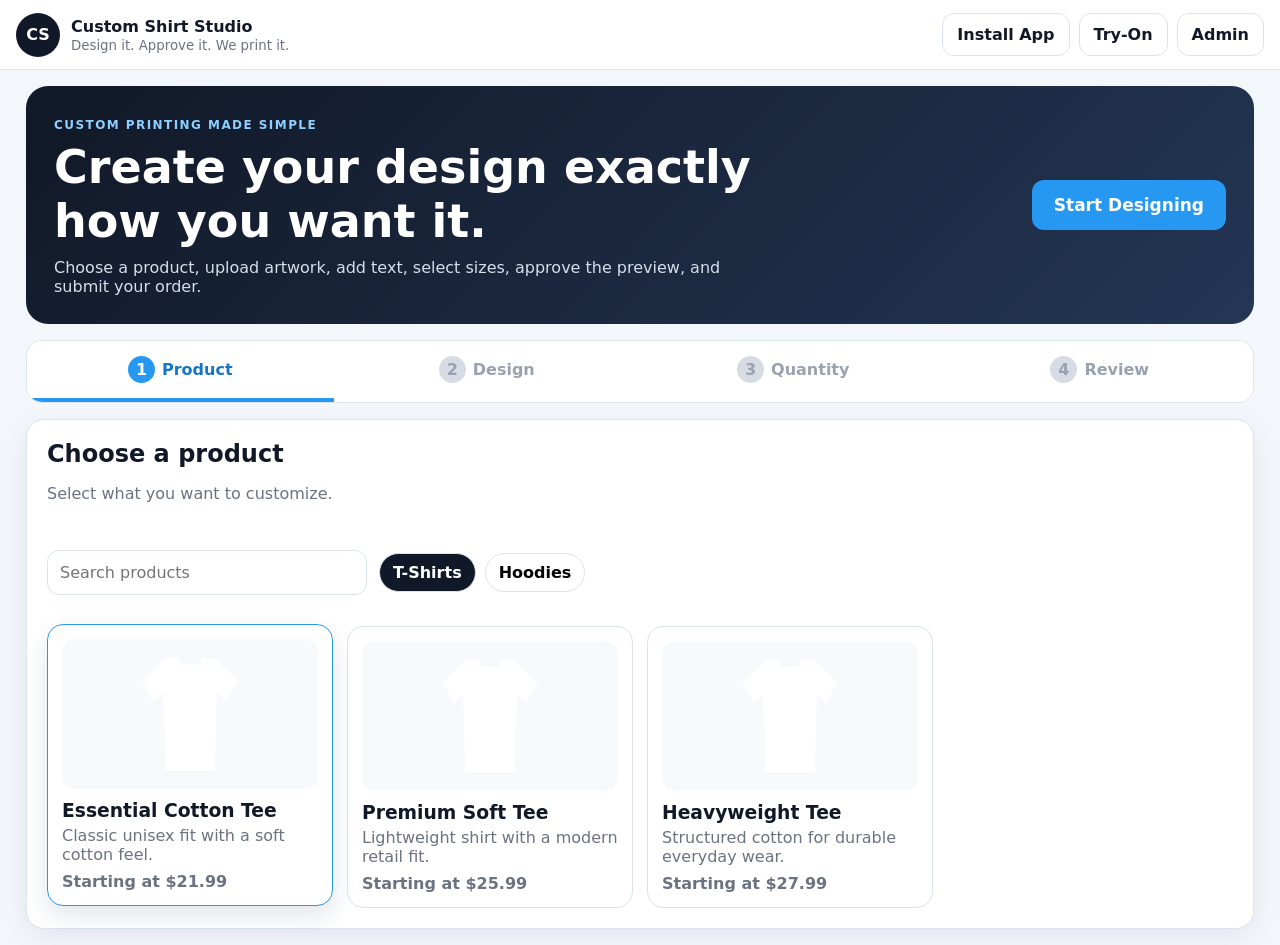
==== commit f0192799: "Upgrade to Version 9" ====
--- a/index.html
+++ b/index.html
@@ -43,7 +43,7 @@
   <section id="panel1" class="panel active">
     <div class="card section-card">
       <div class="section-head"><div><h2>Choose a product</h2><p>Select what you want to customize.</p></div></div>
-      <div id="categoryTabs" class="category-tabs"></div>
+      <div class="catalog-tools"><input id="productSearch" placeholder="Search products"><div id="categoryTabs" class="category-tabs"></div></div>
       <div id="productGrid" class="product-grid"></div>
     </div>
   </section>
@@ -87,6 +87,10 @@
 
         <div class="selected-box">
           <h3>Selected item</h3>
+          <div class="two">
+            <button id="centerHBtn" class="btn ghost">Center Horizontally</button>
+            <button id="centerVBtn" class="btn ghost">Center Vertically</button>
+          </div>
           <label>Size<input id="sizeRange" type="range" min="30" max="300" value="110"></label>
           <label>Rotate<input id="rotateRange" type="range" min="-180" max="180" value="0"></label>
           <label>Opacity<input id="opacityRange" type="range" min="20" max="100" value="100"></label>
@@ -104,7 +108,7 @@
       <section class="card designer">
         <div class="designer-head">
           <div><h2 id="designerProductTitle">Classic T-Shirt</h2><p id="sideTitle">Front preview</p></div>
-          <button id="clearBtn" class="btn ghost">Clear side</button>
+          <div class="top-actions"><button id="zoomOutBtn" class="btn ghost">−</button><span id="zoomLabel" class="zoom-label">100%</span><button id="zoomInBtn" class="btn ghost">+</button><button id="exportPrintBtn" class="btn ghost">Export Print PNG</button><button id="clearBtn" class="btn ghost">Clear side</button></div>
         </div>
         <div class="shirt-area">
           <div id="garmentMockup" class="garment tee">
@@ -175,7 +179,7 @@
             <option value="Shipping">Shipping</option>
             <option value="Local delivery">Local delivery</option>
           </select>
-          <textarea id="orderNotes" placeholder="Order notes"></textarea>
+          <textarea id="orderNotes" placeholder="Order notes"></textarea><div class="two"><input id="couponInput" placeholder="Coupon code"><button id="applyCouponBtn" class="btn soft">Apply</button></div><div id="couponMessage" class="coupon-message"></div>
         </div>
 
         <button id="placeOrderBtn" class="btn pay full">Place Demo Order</button>
@@ -187,6 +191,6 @@
 </main>
 
 <div id="toast" class="toast"></div>
-<script src="config.js"></script><script src="app.js"></script>
+<script src="config.js"></script><script src="catalog.js"></script><script src="app.js"></script>
 </body>
 </html>
--- a/styles.css
+++ b/styles.css
@@ -29,3 +29,26 @@
 .mini-list{display:grid;gap:8px;margin-top:12px}
 .mini-row{display:flex;justify-content:space-between;gap:12px;padding:10px;border:1px solid var(--line);border-radius:10px}
 @media(max-width:800px){.tryon-layout,.admin-tools-grid{grid-template-columns:1fr}.tryon-controls{order:2}}
+
+.mini-list{display:grid;gap:8px;margin-top:14px}.mini-row{display:flex;justify-content:space-between;gap:12px;padding:11px;border:1px solid var(--line);border-radius:10px;background:#fff}
+
+.print-zone{outline:2px dashed rgba(38,152,242,.65);outline-offset:-2px}
+.safe-area-label{position:absolute;top:6px;left:50%;transform:translateX(-50%);font-size:10px;font-weight:900;letter-spacing:.12em;color:rgba(38,152,242,.8);z-index:2;pointer-events:none}
+.layers-panel{border-top:1px solid var(--line);margin-top:18px;padding-top:12px}
+.layers-head{display:flex;align-items:center;justify-content:space-between}
+.layers-head h3{margin:0}.layers-head span{display:grid;place-items:center;width:26px;height:26px;border-radius:50%;background:#eef4fb;font-weight:900}
+.layers-list{display:grid;gap:7px;margin-top:10px;max-height:220px;overflow:auto}
+.layer-row{display:grid;grid-template-columns:42px 1fr;align-items:center;gap:8px;width:100%;border:1px solid var(--line);background:#fff;border-radius:10px;padding:9px;text-align:left}
+.layer-row span{display:grid;place-items:center;background:#eef6ff;border-radius:8px;height:32px;font-size:11px;font-weight:900;color:#176fb7}
+.layer-row strong{overflow:hidden;text-overflow:ellipsis;white-space:nowrap}
+.layer-row.active{border-color:var(--blue);box-shadow:0 0 0 2px rgba(38,152,242,.15)}
+
+.catalog-tools{display:flex;gap:12px;align-items:center;flex-wrap:wrap;margin:16px 0}.catalog-tools input{max-width:320px}.product-card p+p{margin-top:8px}@media(max-width:650px){.catalog-tools{align-items:stretch}.catalog-tools input{max-width:none}.category-tabs{margin:0}}
+
+.zoom-label{min-width:48px;text-align:center;font-weight:900;color:var(--muted)}
+.compact-label{display:grid;gap:5px;font-size:12px;color:var(--muted);font-weight:800}
+.coupon-message{font-size:13px;color:var(--success);min-height:18px}
+.product-admin-list{display:grid;gap:10px;margin-top:16px}
+.product-admin-row{display:grid;grid-template-columns:1.2fr 1.5fr 140px 90px;gap:10px;align-items:center;border:1px solid var(--line);padding:12px;border-radius:12px}
+.product-admin-row small{display:block;color:var(--muted)}
+@media(max-width:760px){.product-admin-row{grid-template-columns:1fr}.designer-head .top-actions{flex-wrap:wrap}}
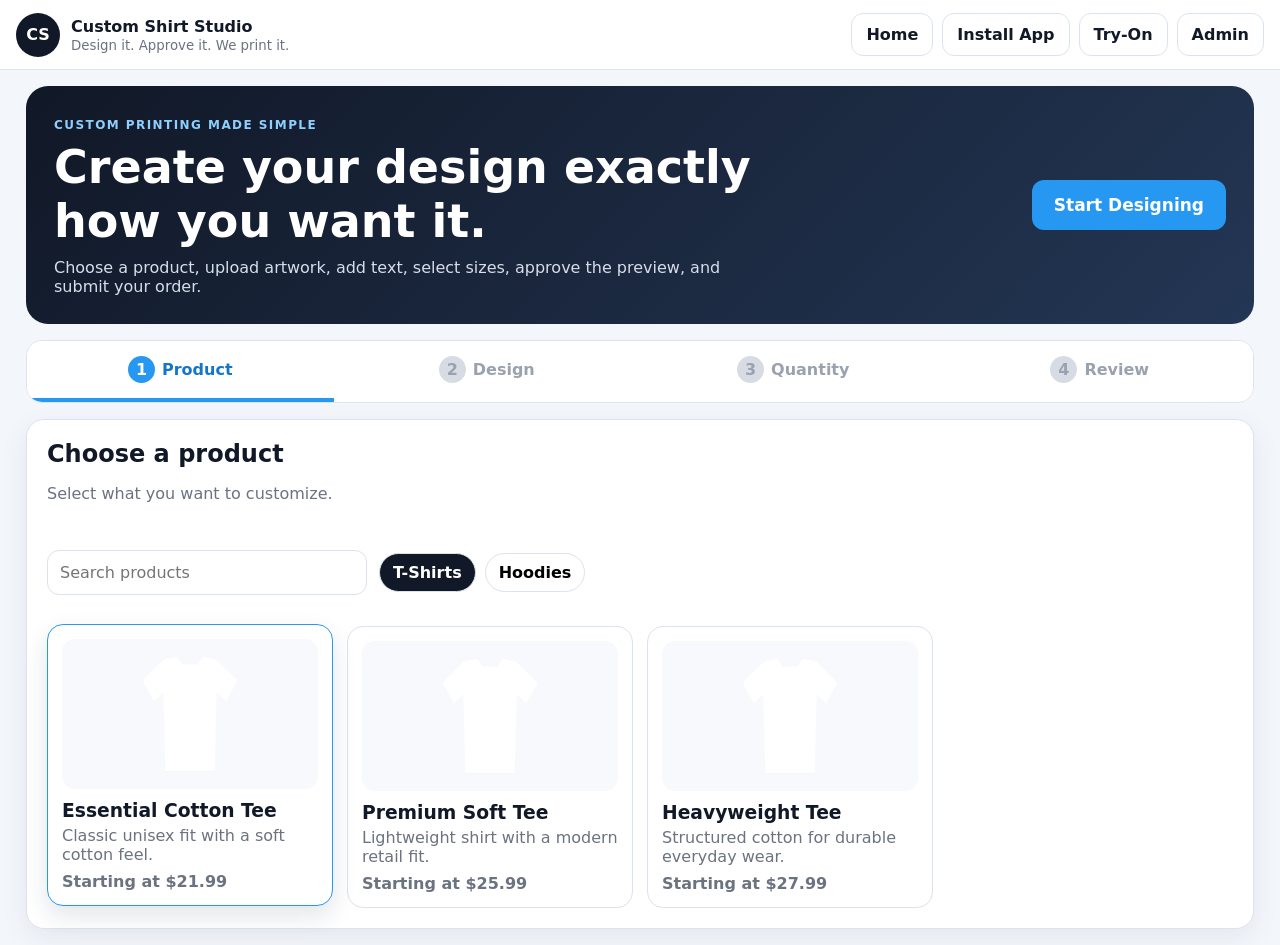
==== commit 69414768: "Version 10 Full Designer" ====
--- a/index.html
+++ b/index.html
@@ -18,6 +18,7 @@
     <div><strong id="brandName">Custom Shirt Studio</strong><small>Design it. Approve it. We print it.</small></div>
   </div>
   <div class="top-actions">
+    <button id="homeBtn" class="btn ghost">Home</button>
     <button id="installBtn" class="btn ghost" hidden>Install App</button>
     <a class="btn ghost" href="tryon.html">Try-On</a><a class="btn ghost" href="admin.html">Admin</a>
   </div>
@@ -61,32 +62,66 @@
           <div id="swatches" class="swatches"></div>
         </label>
 
-        <div class="segment three">
+        <div class="print-location-grid">
           <button class="side active" data-side="front">Front</button>
           <button class="side" data-side="back">Back</button>
           <button class="side" data-side="leftChest">Left Chest</button>
+          <button class="side" data-side="rightChest">Right Chest</button>
+          <button class="side" data-side="leftSleeve">Left Sleeve</button>
+          <button class="side" data-side="rightSleeve">Right Sleeve</button>
         </div>
 
         <button id="uploadBtn" class="btn primary full">Upload Artwork</button>
         <input id="fileInput" type="file" accept="image/png,image/jpeg,image/webp,image/svg+xml" hidden>
 
-        <div class="stack">
-          <input id="textInput" placeholder="Type your text">
-          <div class="two">
-            <select id="fontSelect">
+        <div class="text-studio">
+          <div class="tool-heading"><strong>Text Studio</strong><span>Add as many text layers as needed</span></div>
+          <textarea id="textInput" rows="2" placeholder="Type your text"></textarea>
+          <div class="two">
+            <select id="fontSelect" aria-label="Font">
               <option value="Arial">Arial</option>
               <option value="Impact">Impact</option>
               <option value="Georgia">Georgia</option>
               <option value="Trebuchet MS">Trebuchet</option>
               <option value="Courier New">Courier</option>
+              <option value="Verdana">Verdana</option>
+              <option value="Tahoma">Tahoma</option>
+              <option value="Times New Roman">Times New Roman</option>
+              <option value="Comic Sans MS">Comic Sans</option>
+              <option value="Arial Black">Arial Black</option>
+              <option value="Brush Script MT">Brush Script</option>
+              <option value="Lucida Handwriting">Handwriting</option>
             </select>
             <input id="textColor" type="color" value="#111111" aria-label="Text color">
           </div>
-          <button id="addTextBtn" class="btn soft full">Add Text</button>
+          <div class="text-format-row">
+            <button id="boldBtn" class="format-btn active" type="button"><b>B</b></button>
+            <button id="italicBtn" class="format-btn" type="button"><i>I</i></button>
+            <button id="underlineBtn" class="format-btn" type="button"><u>U</u></button>
+            <button class="align-btn format-btn active" data-align="center" type="button">Center</button>
+          </div>
+          <div class="two">
+            <label class="compact-label">Outline color<input id="textOutlineColor" type="color" value="#ffffff"></label>
+            <label class="compact-label">Shadow color<input id="textShadowColor" type="color" value="#000000"></label>
+          </div>
+          <div class="two">
+            <label class="compact-label">Outline<input id="textOutlineSize" type="number" min="0" max="24" value="0"></label>
+            <label class="compact-label">Shadow blur<input id="shadowBlur" type="number" min="0" max="40" value="0"></label>
+          </div>
+          <label class="compact-label">Letter spacing<input id="letterSpacing" type="range" min="-5" max="30" value="0"></label>
+          <label class="compact-label">Curve<input id="curveRange" type="range" min="-160" max="160" value="0"></label>
+          <button id="addTextBtn" class="btn soft full">Add New Text Layer</button>
+          <button id="updateTextBtn" class="btn ghost full" type="button">Update Selected Text</button>
         </div>
 
         <div class="selected-box">
           <h3>Selected item</h3>
+          <div class="selection-actions">
+            <button id="lockBtn" class="btn ghost" type="button">Lock</button>
+            <button id="hideBtn" class="btn ghost" type="button">Hide</button>
+            <button id="flipHBtn" class="btn ghost" type="button">Flip H</button>
+            <button id="flipVBtn" class="btn ghost" type="button">Flip V</button>
+          </div>
           <div class="two">
             <button id="centerHBtn" class="btn ghost">Center Horizontally</button>
             <button id="centerVBtn" class="btn ghost">Center Vertically</button>
@@ -102,6 +137,14 @@
             <button id="undoBtn" class="btn ghost">Undo</button>
             <button id="redoBtn" class="btn ghost">Redo</button>
           </div>
+          <div class="two">
+            <button id="bringFrontBtn" class="btn ghost" type="button">Bring Forward</button>
+            <button id="sendBackBtn" class="btn ghost" type="button">Send Back</button>
+          </div>
+        </div>
+        <div class="layers-panel">
+          <div class="layers-head"><h3>Layers</h3><span id="layerCount">0</span></div>
+          <div id="layersList" class="layers-list"></div>
         </div>
       </aside>
 
@@ -111,12 +154,12 @@
           <div class="top-actions"><button id="zoomOutBtn" class="btn ghost">−</button><span id="zoomLabel" class="zoom-label">100%</span><button id="zoomInBtn" class="btn ghost">+</button><button id="exportPrintBtn" class="btn ghost">Export Print PNG</button><button id="clearBtn" class="btn ghost">Clear side</button></div>
         </div>
         <div class="shirt-area">
-          <div id="garmentMockup" class="garment tee">
+          <div id="mockupWrap"><div id="garmentMockup" class="garment tee">
             <div class="garment-neck"></div>
             <div class="print-zone"><canvas id="designCanvas" width="700" height="840"></canvas></div>
-          </div>
-        </div>
-        <p class="helper">Tap or click an item to select it. Drag it to move. Use the sliders to resize or rotate.</p>
+          </div></div>
+        </div>
+        <p class="helper">Click an item to select it. Drag the center to move, drag a blue corner to resize, and drag the round top handle to rotate.</p>
       </section>
     </div>
     <div class="footer-actions">
@@ -156,6 +199,9 @@
           <div><h3>Front</h3><img id="frontPreview" alt="Front preview"></div>
           <div><h3>Back</h3><img id="backPreview" alt="Back preview"></div>
           <div><h3>Left Chest</h3><img id="leftChestPreview" alt="Left chest preview"></div>
+          <div><h3>Right Chest</h3><img id="rightChestPreview" alt="Right chest preview"></div>
+          <div><h3>Left Sleeve</h3><img id="leftSleevePreview" alt="Left sleeve preview"></div>
+          <div><h3>Right Sleeve</h3><img id="rightSleevePreview" alt="Right sleeve preview"></div>
         </div>
       </section>
 
@@ -191,6 +237,6 @@
 </main>
 
 <div id="toast" class="toast"></div>
-<script src="config.js"></script><script src="catalog.js"></script><script src="app.js"></script>
+<script src="config.js"></script><script src="catalog.js"></script><script src="app.js"></script><script src="click-hotfix.js"></script><script src="designer-v10.js"></script>
 </body>
 </html>
--- a/styles.css
+++ b/styles.css
@@ -52,3 +52,29 @@
 .product-admin-row{display:grid;grid-template-columns:1.2fr 1.5fr 140px 90px;gap:10px;align-items:center;border:1px solid var(--line);padding:12px;border-radius:12px}
 .product-admin-row small{display:block;color:var(--muted)}
 @media(max-width:760px){.product-admin-row{grid-template-columns:1fr}.designer-head .top-actions{flex-wrap:wrap}}
+
+#mockupWrap{transform-origin:center center;transition:transform .18s ease}
+.print-location-grid{display:grid;grid-template-columns:repeat(2,1fr);gap:7px}
+.print-location-grid .side{border:1px solid var(--line);border-radius:10px;padding:10px;background:#fff;font-weight:800}
+.print-location-grid .side.active{background:var(--ink);color:#fff}
+.text-studio{display:grid;gap:10px;padding:12px;border:1px solid var(--line);border-radius:14px;background:#f8fbff}
+.tool-heading{display:flex;justify-content:space-between;gap:8px;align-items:center}
+.tool-heading span{font-size:11px;color:var(--muted);text-align:right}
+.text-format-row,.selection-actions{display:grid;grid-template-columns:repeat(4,1fr);gap:6px}
+.format-btn{border:1px solid var(--line);background:#fff;border-radius:9px;padding:9px;font-weight:900}
+.format-btn.active{background:var(--ink);color:#fff}
+.layers-panel{margin-top:14px;padding-top:12px;border-top:1px solid var(--line)}
+.layers-head{display:flex;justify-content:space-between;align-items:center}
+.layers-head h3{margin:0}.layers-head span{display:grid;place-items:center;width:27px;height:27px;border-radius:50%;background:#eaf4ff;font-weight:900}
+.layers-list{display:grid;gap:7px;margin-top:10px;max-height:240px;overflow:auto}
+.layer-row{display:grid;grid-template-columns:1fr auto;gap:6px;align-items:center;padding:6px;border:1px solid var(--line);border-radius:10px;background:#fff}
+.layer-row.active{border-color:var(--blue);box-shadow:0 0 0 2px rgba(38,152,242,.13)}
+.layer-select{display:grid;grid-template-columns:34px 1fr;align-items:center;gap:7px;background:none;border:0;text-align:left;min-width:0}
+.layer-select span{display:grid;place-items:center;height:30px;border-radius:7px;background:#eef6ff;color:#1475bd;font-size:10px;font-weight:900}
+.layer-select strong{overflow:hidden;text-overflow:ellipsis;white-space:nowrap}
+.layer-eye{border:0;background:#eef2f6;border-radius:7px;padding:7px;font-size:11px}
+#designCanvas{cursor:move}
+@media(max-width:700px){
+ .text-format-row,.selection-actions{grid-template-columns:repeat(2,1fr)}
+ .print-location-grid{grid-template-columns:repeat(2,1fr)}
+}
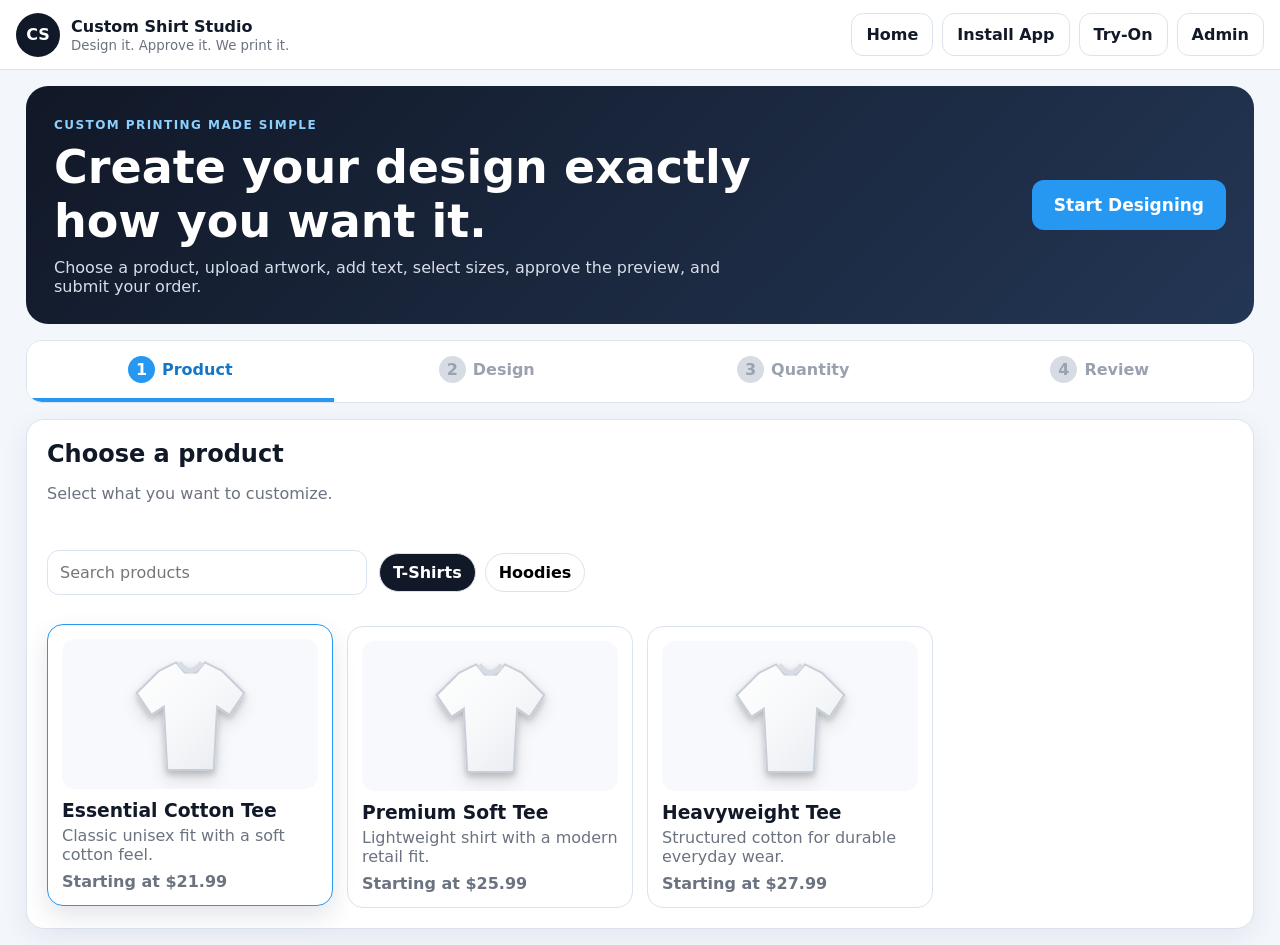
==== commit b3de5288: "V10.1 Real Shirt Drag Fix" ====
--- a/index.html
+++ b/index.html
@@ -154,10 +154,16 @@
           <div class="top-actions"><button id="zoomOutBtn" class="btn ghost">−</button><span id="zoomLabel" class="zoom-label">100%</span><button id="zoomInBtn" class="btn ghost">+</button><button id="exportPrintBtn" class="btn ghost">Export Print PNG</button><button id="clearBtn" class="btn ghost">Clear side</button></div>
         </div>
         <div class="shirt-area">
-          <div id="mockupWrap"><div id="garmentMockup" class="garment tee">
-            <div class="garment-neck"></div>
-            <div class="print-zone"><canvas id="designCanvas" width="700" height="840"></canvas></div>
-          </div></div>
+          <div id="mockupWrap" class="mockup-wrap">
+            <div id="garmentMockup" class="garment-photo-stage tee">
+              <img id="garmentPhoto" class="garment-photo" src="assets/tee-realistic.svg" alt="Realistic T-shirt mockup">
+              <div id="garmentTint" class="garment-tint"></div>
+              <div class="print-zone">
+                <div class="safe-area-label">PRINT AREA</div>
+                <canvas id="designCanvas" width="700" height="840"></canvas>
+              </div>
+            </div>
+          </div>
         </div>
         <p class="helper">Click an item to select it. Drag the center to move, drag a blue corner to resize, and drag the round top handle to rotate.</p>
       </section>
@@ -237,6 +243,6 @@
 </main>
 
 <div id="toast" class="toast"></div>
-<script src="config.js"></script><script src="catalog.js"></script><script src="app.js"></script><script src="click-hotfix.js"></script><script src="designer-v10.js"></script>
+<script src="config.js"></script><script src="catalog.js"></script><script src="app.js"></script><script src="click-hotfix.js"></script><script src="designer-v10.js"></script><script src="drag-shirt-fix.js"></script>
 </body>
 </html>
--- a/styles.css
+++ b/styles.css
@@ -78,3 +78,17 @@
  .text-format-row,.selection-actions{grid-template-columns:repeat(2,1fr)}
  .print-location-grid{grid-template-columns:repeat(2,1fr)}
 }
+
+.mockup-wrap{width:min(620px,95%);transform-origin:center center}
+.garment-photo-stage{position:relative;width:100%;aspect-ratio:1/1;display:grid;place-items:center}
+.garment-photo{position:absolute;inset:0;width:100%;height:100%;object-fit:contain;filter:drop-shadow(0 18px 20px rgba(0,0,0,.18));pointer-events:none;user-select:none}
+.garment-tint{position:absolute;left:7%;right:7%;top:7%;bottom:5%;background:#fff;mix-blend-mode:multiply;opacity:.72;mask:url("assets/tee-realistic.svg") center/contain no-repeat;-webkit-mask:url("assets/tee-realistic.svg") center/contain no-repeat;pointer-events:none}
+.garment-photo-stage.hoodie .garment-tint{mask-image:url("assets/hoodie-realistic.svg");-webkit-mask-image:url("assets/hoodie-realistic.svg")}
+.garment-photo-stage .print-zone{position:absolute;left:29%;top:25%;width:42%;height:50%;outline:2px dashed rgba(38,152,242,.7);z-index:3}
+.garment-photo-stage #designCanvas{position:absolute;inset:0;width:100%;height:100%;z-index:4;touch-action:none}
+.catalog-garment-photo{width:100%;height:145px;object-fit:contain;filter:drop-shadow(0 8px 8px rgba(0,0,0,.12))}
+.product-visual{overflow:hidden}
+@media(max-width:720px){
+  .mockup-wrap{width:100%}
+  .garment-photo-stage .print-zone{left:27%;width:46%;top:24%;height:52%}
+}
